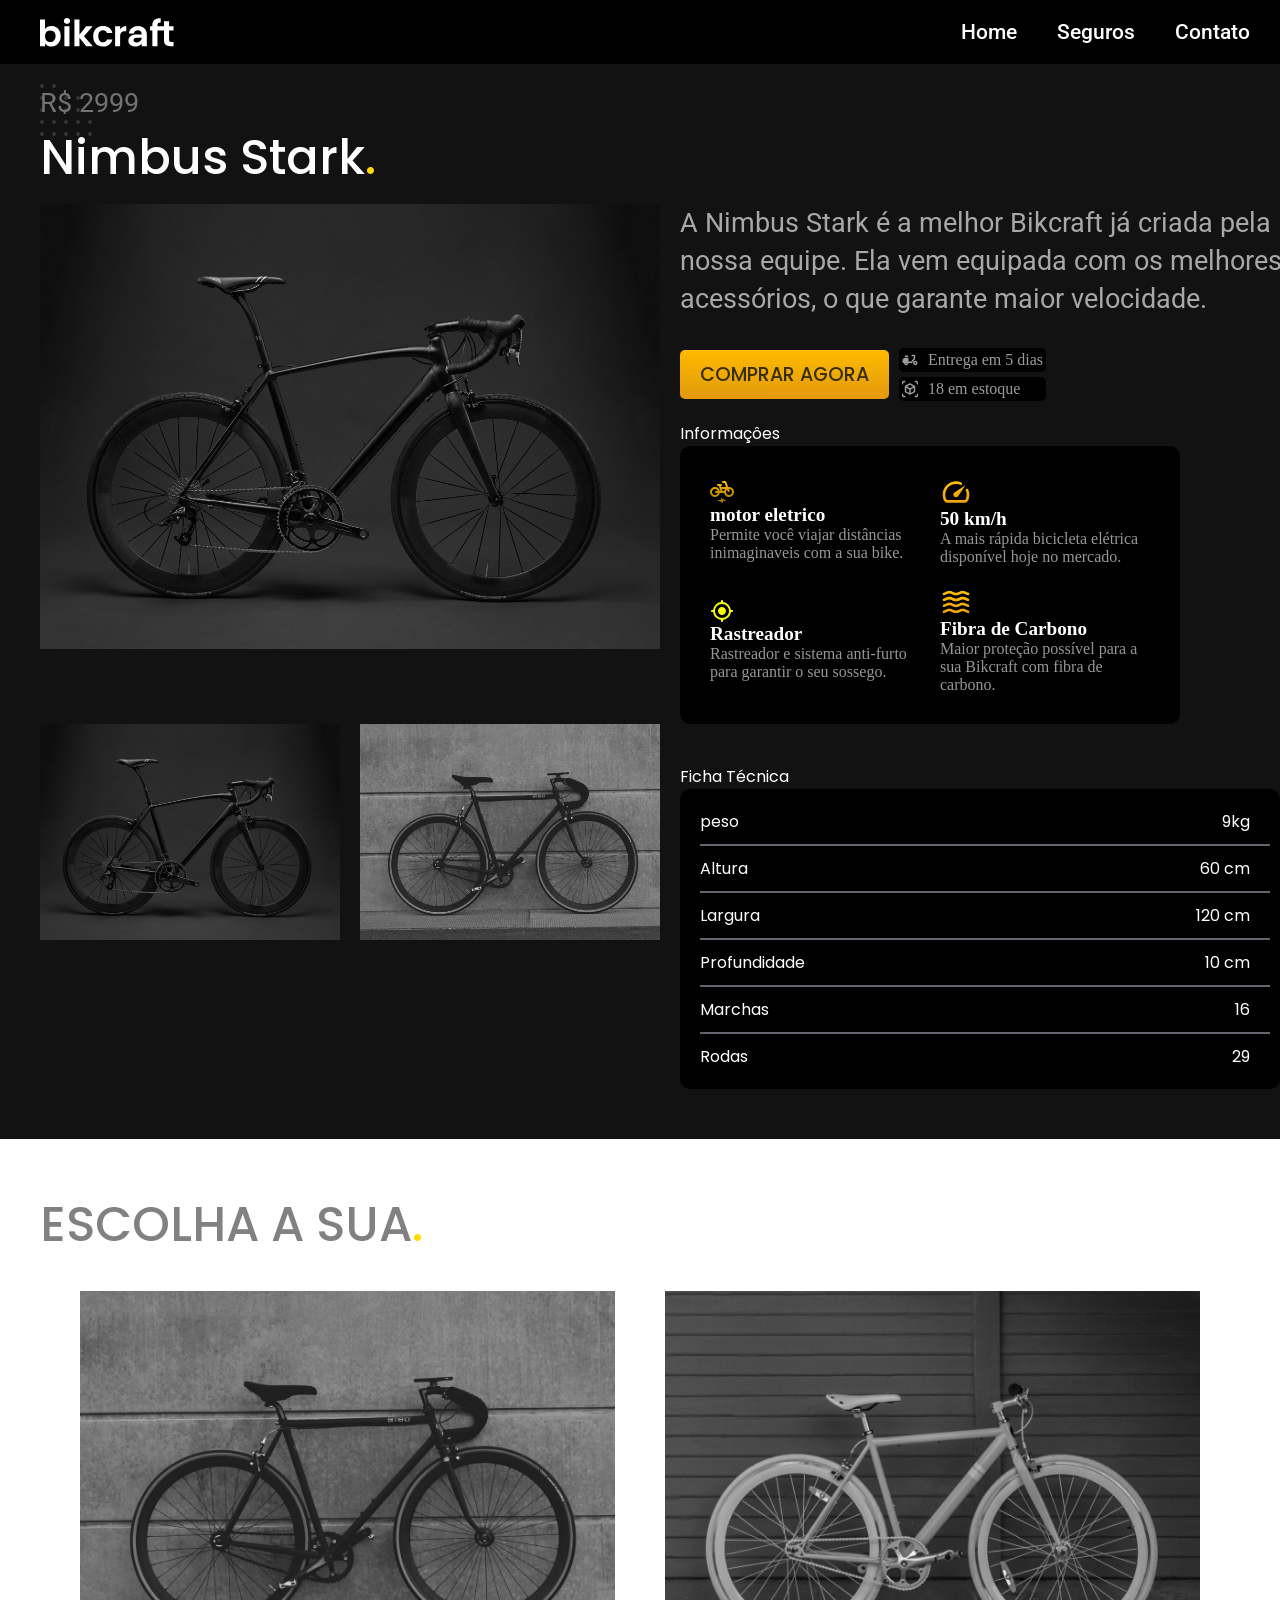
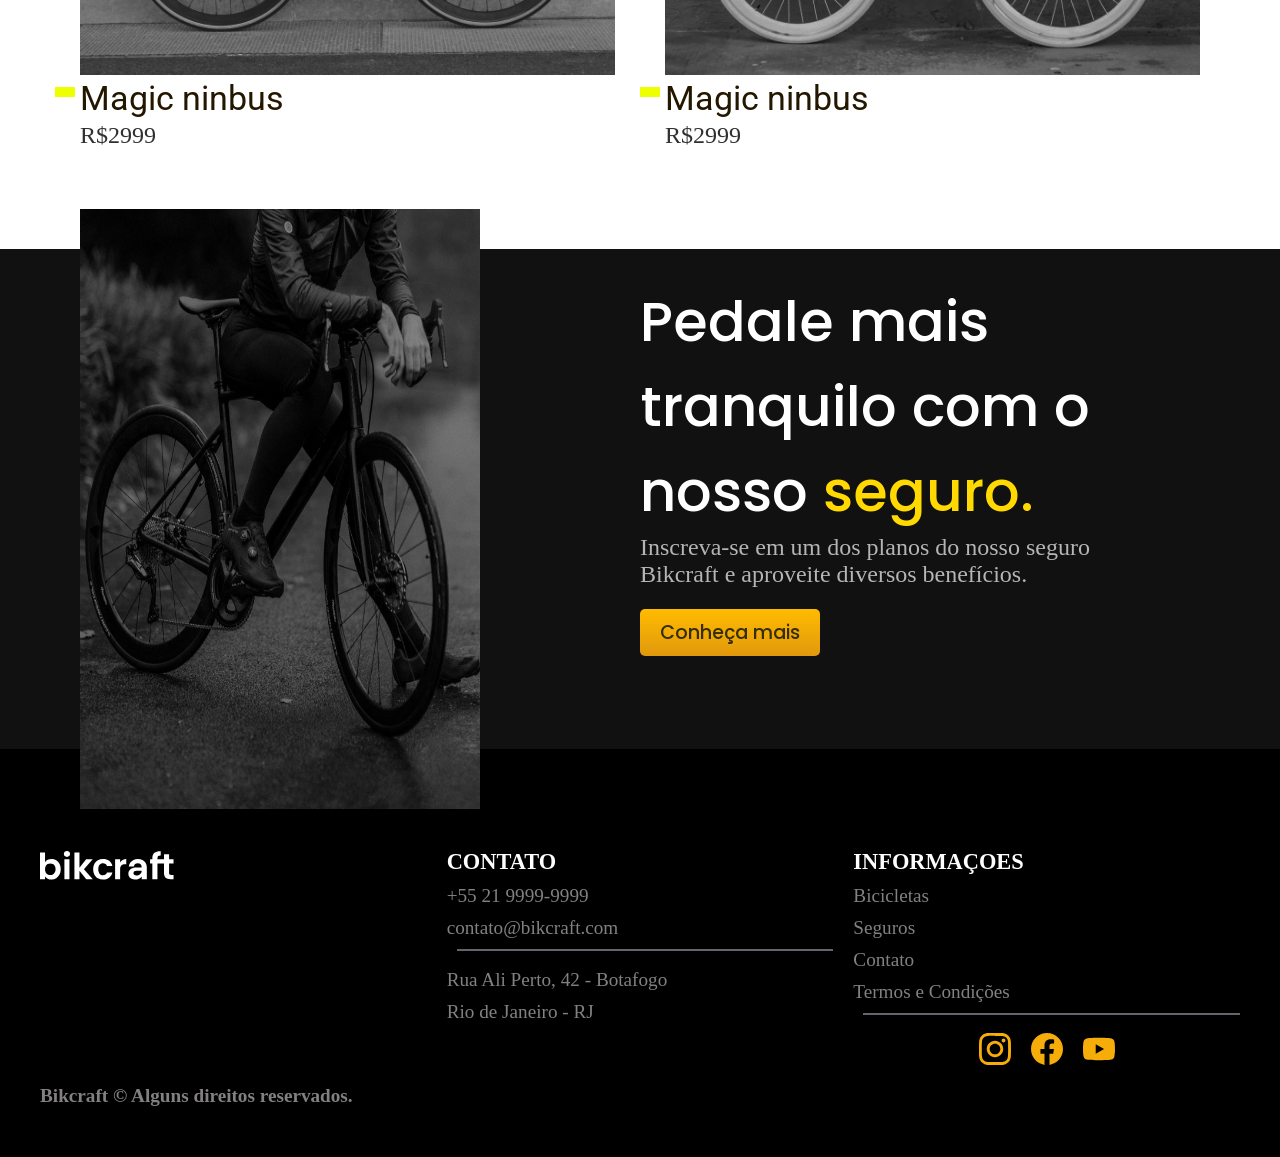
==== grid-3/mais-bike/index.html @ d483f3c3 "primeiro commit" ====
<!DOCTYPE html>
<html lang="en">

<head>
  <meta charset="UTF-8">
  <meta name="viewport" content="width=device-width, initial-scale=1.0">
  <link rel="stylesheet" href="style.css">
  <title>Document</title>
  <link rel="preconnect" href="https://fonts.googleapis.com">
  <link rel="preconnect" href="https://fonts.gstatic.com" crossorigin>

  <link href="https://fonts.googleapis.com/css2?family=Poppins:wght@100;200;300;400;500;600;700;800;900&display=swap" rel="stylesheet">

  <link href="https://fonts.googleapis.com/css2?family=Roboto:ital,wght@0,100..900;1,100..900&display=swap" rel="stylesheet">

</head>

<body>
  <header>

    <img src="../imagens/bikcraft (3).svg" href="../index.html" alt="">
    <nav>
      <ul class="menu">
        <li><a href="../index.html">Home</a></li>
        <li><a href="#">Seguros</a></li>
        <li><a href="#">Contato</a></li>
      </ul>
    </nav>
  </header>
  <div class="bikes">
    <div class="flex">
      <img src="../imagens/top-right.svg" alt="">
      <h4 class="subtitulo">R$ 2999</h4>
      <h1 class="titulo">Nimbus Stark<span class="ponto">.</span></h1>

    </div>
    <div class="pai">
      <img src="../imagens/bicicleta1 (2).jpg" alt="" class="bike1">
      <div>
        <h3 class="subtitulo sub">A Nimbus Stark é a melhor Bikcraft já criada pela nossa equipe. Ela vem equipada com os melhores acessórios, o que garante maior velocidade.</h3>

        <div class="fle">
          <a href="#" class="btn">COMPRAR AGORA</a>
          <div class="mini">
            <div class="leo">
              <p> <img src="../imagens/entrega.svg" alt=""> Entrega em 5 dias</p>
            </div>
            <div class="leo">
              <p> <img src="../imagens/estoque.svg" alt=""> 18 em estoque</p>
            </div>
          </div>
        </div>
        <p class="Informacoes">Informaçôes</p>
        <div class="conteudo">
          <div class="segundario">
            <div>
              <img src="../imagens/eletrica.svg" alt="">
              <h4>motor eletrico</h4>
              <p>Permite você viajar distâncias inimaginaveis com a sua bike.</p>
            </div>
          </div>
          <div class="segundario">

            <div>
              <img src="../imagens/velocidade.svg" alt="">
              <h4>50 km/h</h4>
              <p>A mais rápida bicicleta elétrica disponível hoje no mercado.</p>
            </div>
          </div>
          <div class="segundario">

            <div>
              <img src="../imagens/rastreador.svg" alt="">
              <h4>Rastreador</h4>
              <p>Rastreador e sistema anti-furto para garantir o seu sossego.</p>
            </div>
          </div>
          <div class="segundario">
            <div>
              <img src="../imagens/carbono.svg" alt="">
              <h4>Fibra de Carbono</h4>
              <p>Maior proteção possível para a sua Bikcraft com fibra de carbono.</p>
            </div>
          </div>
        </div>
      </div>
      <div class="img">
        <img src="../imagens/bicicleta1 (2).jpg" alt="">
        <img src="../imagens/bicicleta2 (2).jpg" alt="">
      </div>

      <div class="leoo">
        <p class="Informacoes">Ficha Técnica</p>
        <div class="cor">
          <div class="leo">
            <div class="flexx">
              <p>peso</p>
              <p class="let">9kg</p>
            </div>
            <hr class="hr">
          </div>
          <div class="flexx">
            <p>Altura</p>
            <p class="let">60 cm</p>
          </div>
          <hr class="hr">
          <div class="flexx">
            <p>Largura
            </p>
            <p class="let">120 cm</p>
          </div>
          <hr class="hr">
          <div class="flexx">
            <p>Profundidade
            </p>
            <p class="let">10 cm</p>
          </div>
          <hr class="hr">
          <div class="flexx">
            <p>Marchas
            </p>
            <p class="let">16</p>
          </div>
          <hr class="hr">
          <div class="flexx">
            <p>Rodas
            </p>
            <p class="let">29</p>
          </div>

        </div>

      </div>
    </div>
  </div>
  <div class="bicicletas">
    <h3 class="titulo">ESCOLHA A SUA<span class="ponto">.</span></h3>
    <div class="imgs">
      <div>
        <img src="../imagens/bicicleta2 (2).jpg" alt="">
        <h4 class="subtitulo">Magic ninbus</h4>
        <p>R$2999</p>
      </div>
      <div>
        <img src="../imagens/bicicleta3 (2).jpg" alt="">
        <h4 class="subtitulo">Magic ninbus</h4>
        <p>R$2999</p>
      </div>
    </div>
  </div>
  <div class="pedale">

    <img src="../imagens/seguros.jpg" alt="" class="">
    <div>
      <h2 class="titulo">Pedale mais tranquilo com o nosso <span class="ponto">seguro.</span></h2>
      <p>Inscreva-se em um dos planos do nosso seguro Bikcraft e aproveite diversos benefícios.</p>
      <a href="" class="btn">Conheça mais</a>
    </div>
  </div>
  <div class="footer">
    <img src="../imagens/bikcraft (3).svg" alt="" class="footertitulo">
    <div>
      <h6>CONTATO</h6>
      <p>+55 21 9999-9999</p>
      <p> contato@bikcraft.com</p>
      <hr class="hr">
      <br>
      <p>Rua Ali Perto, 42 - Botafogo</p>
      <p>Rio de Janeiro - RJ</p>
    </div>
    <div>
      <h6>INFORMAÇOES</h6>
      <p>Bicicletas </p>
      <p> Seguros</p>
      <p> Contato</p>

      <p>Termos e Condições</p>
      <hr class="hr">
      <br>
      <div class="flex1">
        <img src="../imagens/instagram.svg" alt="">
        <img src="../imagens/facebook.svg" alt="">
        <img src="../imagens/youtube.svg" alt="">
      </div>
    </div>

    <h3>Bikcraft © Alguns direitos reservados.</h3>

  </div>
</body>

</html>
---- grid-3/mais-bike/style.css ----
* {
  margin: 0px;
  box-sizing: border-box;
  padding: 0px;
}

header {
  background: #000;
  display: flex;
  justify-content: space-between;
  flex-wrap: wrap;
}
header img {
  margin-left: 40px;
}
img {
  display: block;
  max-width: 100%;
}
.menu {
  display: flex;
  font-size: 1.3rem;
  gap: 20px;
  /* height: 40px; */
  padding: 20px;
  align-items: center;
}
.menu a {
  text-decoration: none;
  color: #fff;
  padding: 10px;
  font-weight: 500;
  font-family: "Roboto", sans-serif;
}
.menu a {
  position: relative;
  text-decoration: none;
}

.menu a::after {
  content: "";
  position: absolute;
  left: 0;
  bottom: -3px;
  width: 100%;
  height: 2px;
  background: currentColor;

  transform: scaleX(0);
  transform-origin: left;
  transition: transform 0.3s ease;
}

.menu a:hover::after {
  transform: scaleX(1);
}
@media (max-width: 600px) {
  header {
    justify-content: center;
  }
}
img {
  max-width: 100%;
  display: block;
}
.bikes {
  background: #121212;
  color: white;
  display: grid;
  /* align-items: center;
  align-items: center; */
  padding-left: 40px;
}

.bikes h4 {
  /* padding-top: 10px; */
  display: block;
  /* background: #caf; */
  max-width: 20ch;
}
.bikes h1 {
  margin-bottom: 30px;
  display: block;
  max-width: 20ch;
}

@media (max-width: 1100px) {
  .bikes {
    grid-template-columns: 1fr;
    align-items: center;
  }
  .bike1 {
    display: none;
  }
  .bikes h3 {
    font-size: 1rem;
    max-width: 40ch;
  }
}

.subtitulo {
  font-family: "Roboto", sans-serif;
  color: #727272;
  font-weight: normal;
  font-size: 1.7rem;
  line-height: 1.4;
}
.titulo {
  font-family: "Poppins", sans-serif;
  font-size: 3rem;
}
.btn {
  text-decoration: none;
  color: rgb(54, 46, 0);
  background: linear-gradient(#ffbb00, #e1990d);
  font-family: "Poppins", sans-serif;
  font-weight: 500;
  padding: 10px 20px;
  border-radius: 5px;
  font-size: 1.2rem;
}
.btn:hover {
  background: linear-gradient(#ac7200, #664300);
}
.ponto {
  color: #ffd900;
}
.pai {
  display: grid;
  /* justify-content: center; */
  gap: 0px 20px;
  grid-template-columns: 1fr 1fr;
}
@media (max-width: 900px) {
  .pai {
    grid-template-columns: 1fr;
  }
}
.pai h3 {
  color: #a8a8a8;
}

.pai img {
  object-fit: cover;
  object-position: top center;
}
.flex img {
  justify-self: end;
  margin-right: 30px;
  position: absolute;
}
.flex {
  position: relative;
  top: 20px;
}
.fle {
  display: flex;
  gap: 10px;
  margin-top: 30px;
  align-items: center;
}
.mini {
  display: grid;
  gap: 5px;
}
.mini p {
  background: #000000;
  color: #9c9c9c;
  padding: 3px;
  border-radius: 5px;
  display: flex;
  gap: 10px;
}
.img {
  display: grid;
  gap: 20px;
  grid-template-columns: 300px 300px;
}
@media (max-width: 1000px) {
  .img {
    grid-template-columns: 1fr;
    gap: 0px;
  }
}
.conteudo {
  /* margin-top: 10px; */
  display: grid;
  grid-template-columns: 1fr 1fr;
  gap: 20px;
  background: #000;
  padding: 30px;
  width: 500px;
  border-radius: 10px;
  align-items: center;
}

@media (max-width: 900px) {
  .conteudo {
    /* background: #241700; */
    width: 350px;
  }
}
.segundario p {
  max-width: 40ch;
  color: #969696;
}

.segundario h4 {
  font-size: 1.2rem;
}
.Informacoes {
  margin: 0px;
  padding: 0px;
  margin-top: 20px;
  font-family: "Poppins", sans-serif;
}
.leoo {
  margin-top: 20px;
}
.leo {
  color: white;
}
.flexx {
  display: flex;
  justify-content: space-between;
  padding: 10px;
}
.cor {
  background: #000;
  margin-right: 30px;
  font-family: "Poppins", sans-serif;
  /* font-size: 1.2rem; */
  /* padding: 10px; */
  border-radius: 10px;
  width: 600px;
  padding: 10px;
  margin-bottom: 50px;
}

.hr {
  /* width: 610px; */
  margin-left: 10px;
  margin-top: 0px;
  border: 1px solid rgb(138, 138, 138);
}

.let {
  margin-right: 10px;
}
@media (max-width: 900px) {
  .cor {
    width: 400px;
  }
}
.bicicletas h3 {
  margin-left: 40px;
}
.bicicletas {
  margin-top: 50px;
  margin-bottom: 100px;
}
.imgs {
  display: grid;
  grid-template-columns: 1fr 1fr;
  /* justify-content: center; */
  /* margin-left: 40px; */
  gap: 50px;
  margin: 30px 80px;
}
@media (max-width: 800px) {
  .imgs {
    grid-template-columns: 300px 300px;
  }
}
.imgs h4 {
  color: #241700;
  font-size: 2.1rem;
  position: relative;
}
.imgs h4::before {
  content: "";
  position: absolute;
  width: 20px;
  height: 10px;
  background: #eeff00;
  left: -25px;
  top: 12px;
}

.imgs p {
  color: #303030;
  font-size: 1.5rem;
}

.pedale {
  background: #111111;
  height: 500px;
  display: grid;
  grid-template-columns: 1fr 1fr;
}
.pedale h2 {
  color: white;
  margin-top: 30px;
  max-width: 15ch;
  font-size: 3.5rem;
}
.pedale p {
  color: #b6b5b5;
  font-size: 1.5rem;
  max-width: 40ch;
  margin-bottom: 30px;
}
.pedale img {
  width: 400px;
  height: 600px;
  margin-left: 80px;
  position: relative;
  top: -40px;
}
@media (max-width: 800px) {
  .pedale {
    max-width: 100%;
    /* height: 100%; */
    margin-left: 0px;
    grid-template-columns: 1fr;
    height: 500;
  }
  .pedale img {
    grid-row: 2;
    display: none;
  }
}
.footer {
  background: #000;
  color: white;
  margin: 0px;
  padding: 40px;
  padding-top: 100px;
  display: grid;
  grid-template-columns: 1fr 1fr 1fr;
  /* align-items: center; */
  gap: 20px;
}

.footer h6 {
  font-size: 1.4rem;
  margin-bottom: 10px;
}
.footer p,
h3 {
  color: #838080;
  margin-bottom: 10px;
  font-size: 1.2rem;
}
.flex1 {
  display: flex;
  justify-content: center;
  align-items: center;
  gap: 20px;
  /* justify-content: center; */
  /* background: #9900ff; */
}

.flex1 img:hover {
  background: #3a0061;
  padding: 3px;
  border-radius: 10px;
}
.hr {
  border: 1px solid rgb(103, 98, 110);
}
@media (max-width: 900px) {
  .hr {
    display: none;
  }
  .flex1 {
    justify-content: start;
  }
  .footer {
    grid-template-columns: 1fr 1fr;
  }
  .footer img {
    grid-column: 1/-1;
    /* background-color: #3a0061; */
  }
}
.titulo {
  font-family: "Poppins", sans-serif;
  font-weight: 500;
  font-style: normal;
}
.subtitulo {
  font-family: "Roboto", sans-serif;
}
/* * {
  outline: 1px solid red;
} */
@media (max-width: 600px) {
  .imgs {
    display: flex;
    overflow-x: auto;
    gap: 20px;
    margin: 30px 20px;
    scroll-snap-type: x mandatory;
  }

  .imgs > div {
    flex: 0 0 85%;
    scroll-snap-align: start;
  }
}
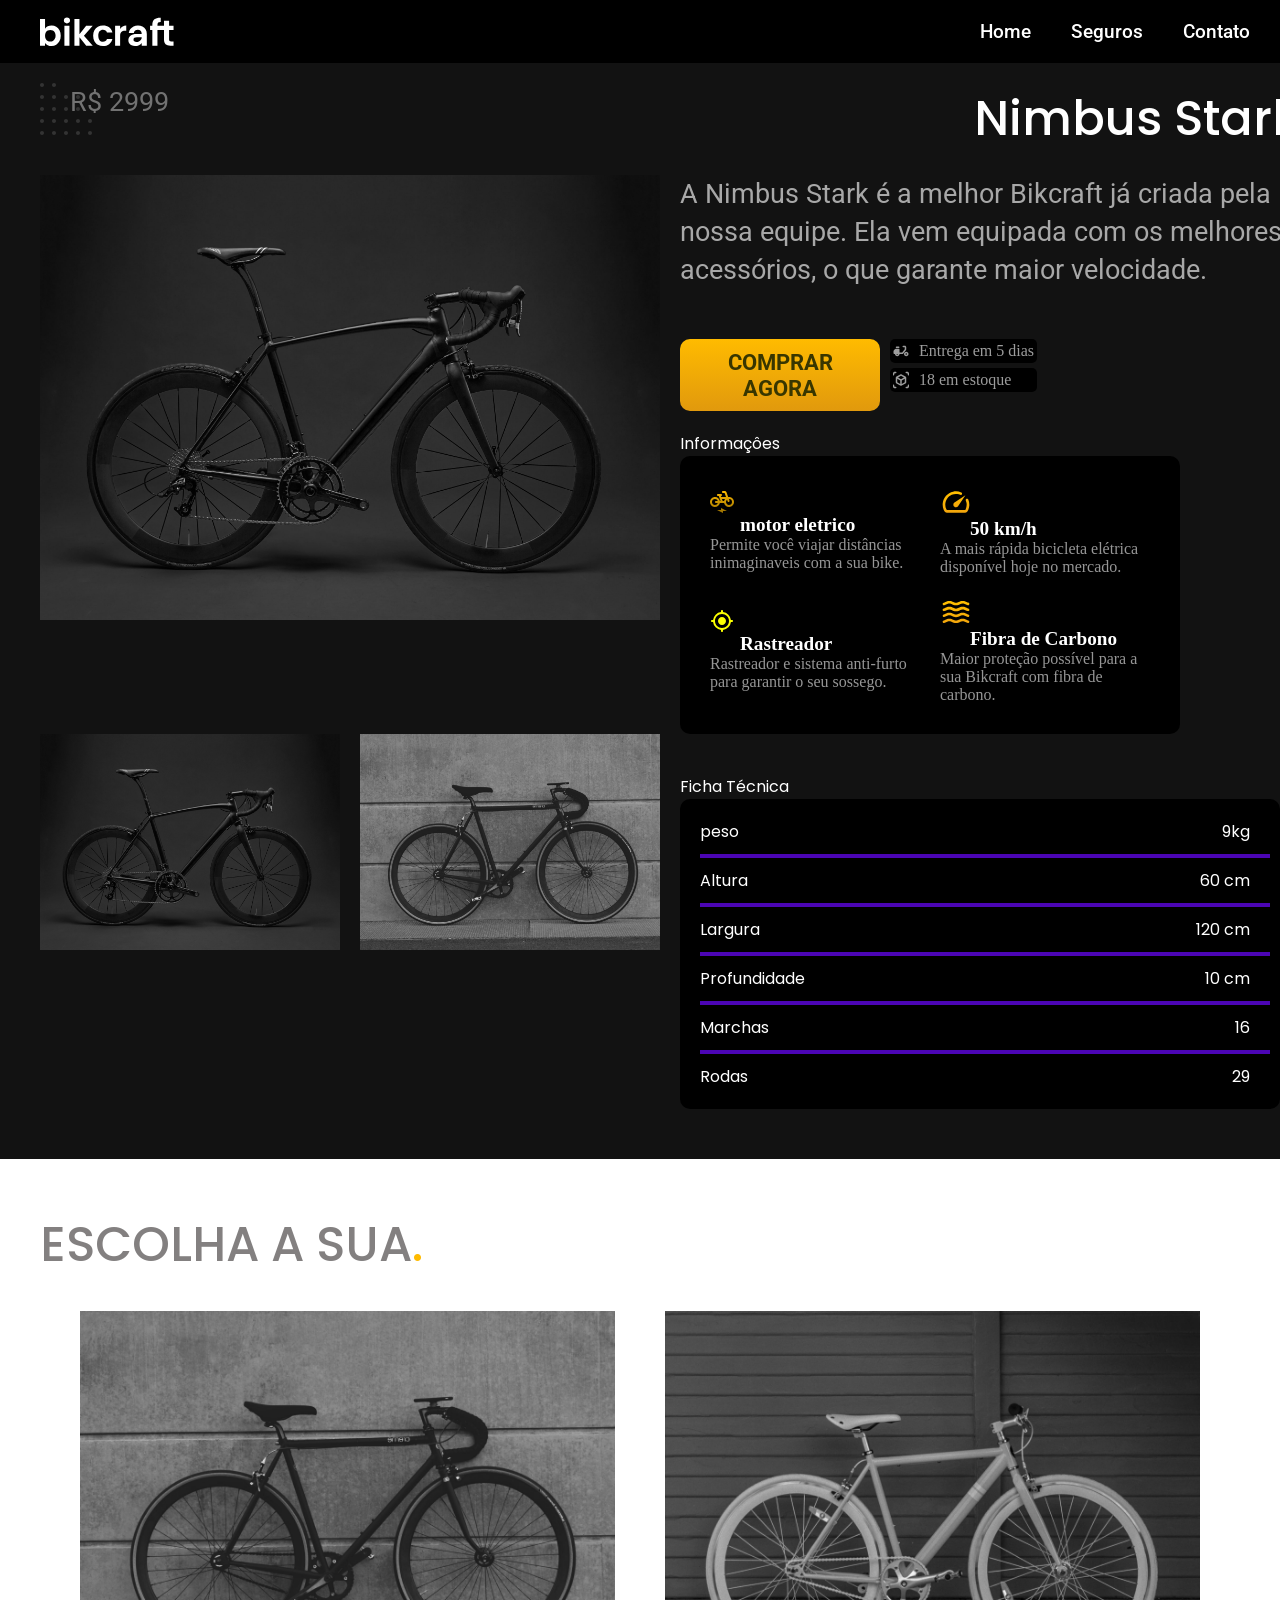
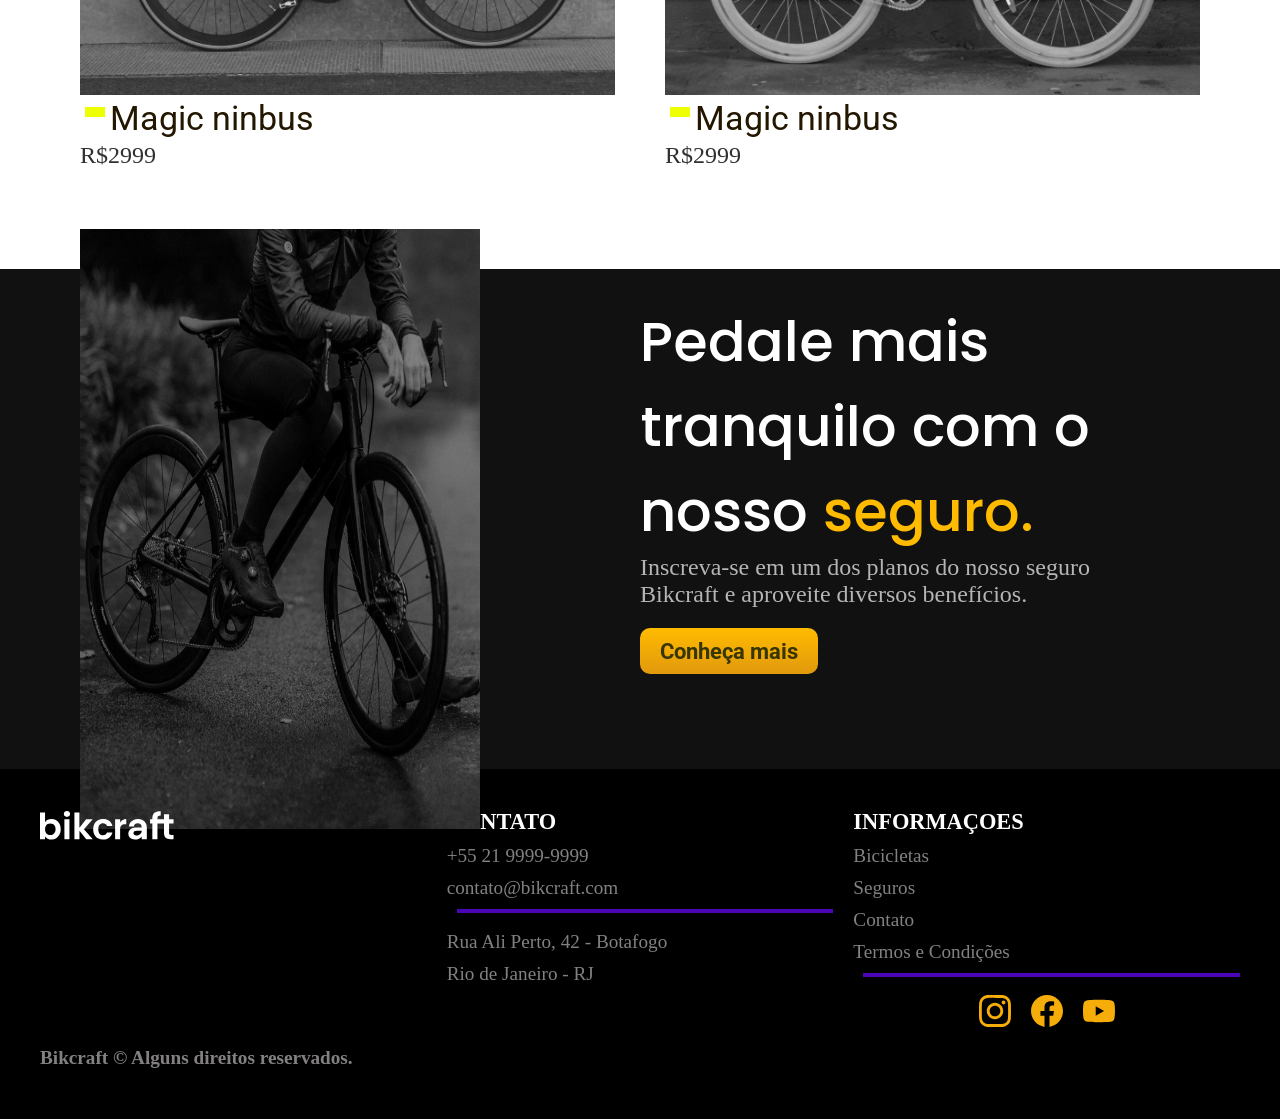
==== commit 02b96ecc: "novo background" ====
--- a/grid-3/mais-bike/index.html
+++ b/grid-3/mais-bike/index.html
@@ -5,6 +5,7 @@
   <meta charset="UTF-8">
   <meta name="viewport" content="width=device-width, initial-scale=1.0">
   <link rel="stylesheet" href="style.css">
+  <link rel="stylesheet" href="../style.css">
   <title>Document</title>
   <link rel="preconnect" href="https://fonts.googleapis.com">
   <link rel="preconnect" href="https://fonts.gstatic.com" crossorigin>
--- a/grid-3/style.css
+++ b/grid-3/style.css
@@ -0,0 +1,526 @@
+header {
+  background: #000;
+  display: flex;
+  justify-content: space-between;
+  flex-wrap: wrap;
+}
+header img {
+  margin-left: 40px;
+}
+.menu {
+  padding: 10px;
+  display: flex;
+  font-size: 1.2rem;
+  gap: 20px;
+  padding: 20px;
+  align-items: center;
+}
+
+.menu a {
+  text-decoration: none;
+  color: #fff;
+  padding: 10px;
+  font-family: "Roboto", sans-serif;
+}
+.menu a:hover {
+  color: #000000;
+  background: rgb(255, 255, 0);
+  padding: 10px;
+  border-radius: 10px;
+}
+* {
+  margin: 0px;
+  padding: 0px;
+}
+
+.teste {
+  background: #000;
+  display: grid;
+  grid-template-columns: 1fr 1fr;
+  height: 500px;
+  align-items: center;
+  gap: 10px;
+  margin-bottom: 140px;
+  justify-content: center;
+}
+.teste h2 {
+  color: white;
+  font-size: 3rem;
+  margin-bottom: 30px;
+  max-width: 15ch;
+  font-weight: bolder;
+}
+.teste p {
+  color: #b5b4b4;
+  font-size: 1.4rem;
+  text-align: center;
+  font-style: normal;
+  margin-left: 20px;
+  margin-right: 2vw;
+}
+
+.cont {
+  display: flex;
+  flex-direction: column;
+  align-items: center;
+}
+.btn {
+  text-align: center;
+  background: linear-gradient(#ffbb00);
+  color: #383600;
+  font-family: "Roboto", sans-serif;
+  text-decoration: none;
+  width: 200px;
+  border-radius: 10px;
+  padding: 10px 20px;
+  margin-top: 20px;
+  font-size: 1.4rem;
+  font-weight: bold;
+}
+.btn:hover {
+  background: linear-gradient(rgb(36, 0, 90));
+  color: white;
+}
+.teste img {
+  grid-column: 2;
+  height: 600px;
+  object-fit: cover;
+  object-position: top center;
+  width: 350px;
+  border-radius: 10px;
+}
+@media (max-width: 800px) {
+  .teste {
+    grid-template-columns: 1fr;
+    height: auto;
+  }
+
+  .teste img {
+    grid-column: 1;
+    width: 100%;
+    max-width: none;
+    height: 400px;
+    object-fit: cover;
+    justify-self: center;
+  }
+}
+
+.fotos {
+  display: grid;
+  /* grid-template-columns: repeat(auto-fit, minmax(300px, 1fr)); */
+  grid-template-columns: 1fr 1fr 1fr;
+  gap: 20px;
+  margin: 30px;
+}
+@media (max-width: 800px) {
+  .fotos {
+    display: flex;
+    gap: 20px;
+    overflow-x: auto;
+    padding: 20px;
+  }
+  .btn {
+    padding: 10px;
+  }
+  .fotos > div {
+    min-width: 300px;
+  }
+  .fotos img {
+    width: 300px;
+    height: 300px;
+    object-fit: cover;
+    border-radius: 10px;
+  }
+}
+.escolha h2 {
+  text-align: left;
+  margin-left: 30px;
+  font-size: 3.5rem;
+  font-weight: bold;
+  position: relative;
+}
+
+.escolha h2::before {
+  content: "";
+  left: 10px;
+  width: 15px;
+  height: 80px;
+  rotate: 50deg;
+  z-index: -1;
+  border-radius: 5px;
+  background: rgb(255, 251, 4);
+  position: absolute;
+}
+img {
+  max-width: 100%;
+  display: block;
+}
+.fotos img {
+  border-radius: 10px;
+}
+img {
+  z-index: 2;
+}
+.escolha {
+  text-align: center;
+}
+
+.escolha h3 {
+  position: relative;
+  font-size: 2.5rem;
+  display: inline-block;
+}
+.escolha h4 {
+  font-size: 1.5rem;
+  color: #838080;
+}
+.escolha h3::before {
+  content: "";
+  position: absolute;
+  width: 20px;
+  height: 10px;
+  background: #ffbb00;
+  /* border-radius: 50%; */
+  left: -25px;
+  top: 50%;
+  transform: translateY(-50%);
+}
+.com {
+  text-decoration: none;
+  color: black;
+  padding: 10px 20px;
+  border-radius: 10px;
+  display: inline-block;
+  background: #ffbb00;
+  font-size: 1.5rem;
+}
+.com:hover {
+  background: #9900ff;
+  color: #fff;
+}
+img {
+  max-width: 100%;
+  display: block;
+}
+.leonidas {
+  background: #000;
+  color: white;
+  height: 600px;
+  margin-top: 50px;
+  display: grid;
+  grid-template-columns: 1fr 1fr;
+  align-items: center;
+  padding: 0px 0 80px 30px;
+  margin-bottom: 100px;
+}
+.pe {
+  margin-top: 10px;
+  margin-bottom: 10px;
+  font-size: 1.3rem;
+  font-family: "Roboto", sans-serif;
+  font-weight: 400;
+  color: #a39999;
+}
+.pee {
+  color: #cacaca;
+}
+.ponto {
+  color: #ffbb00;
+}
+.bbtn {
+  color: #ffbb00;
+  font-size: 1.9rem;
+}
+.bbtn:hover {
+  color: #9900ff;
+}
+.leonidas-texto {
+  max-width: 450px;
+}
+.leonidas-img {
+  width: 100%;
+  height: 720px;
+  object-fit: cover;
+  grid-column: 2;
+  grid-row: 1/-1;
+}
+.algum {
+  display: flex;
+  /* justify-content: center; */
+  margin: 20px;
+  justify-content: center;
+  gap: 10px;
+  max-width: 450px;
+  /* background: #9900ff; */
+  padding: 0px;
+}
+.algum img {
+  justify-self: center;
+}
+.algum h4 {
+  font-size: 1.5rem;
+  text-align: center;
+}
+.algum p {
+  color: #b5b4b4;
+  text-align: center;
+}
+
+.leonidas h3 {
+  font-size: 2.5rem;
+  color: white;
+  font-weight: bold;
+}
+.algum img {
+  max-width: 100%;
+  display: block;
+}
+h4 {
+  font-size: 3.5rem;
+  margin-left: 30px;
+}
+.parceiros {
+  display: grid;
+  gap: 20px;
+  grid-template-columns: repeat(4, 1fr);
+  /* margin: 30px; */
+  padding: 20px;
+  margin: 20px;
+  margin-bottom: 30px;
+}
+.parceiros img {
+  width: 150px;
+}
+.estilo {
+  border: 3px solid #ddd;
+}
+.parceiros img {
+  width: 150px;
+  padding: 30px;
+  justify-self: center;
+
+  border-right: 4px solid #ddd;
+
+  border-bottom: 4px solid #ddd;
+}
+.caixa {
+  box-shadow: inset 0 -10px 15px rgba(0, 0, 0, 0.5);
+}
+@media (max-width: 800px) {
+  .leonidas {
+    display: flex;
+    justify-content: center;
+    flex-wrap: wrap;
+  }
+  .leonidas img {
+    display: none;
+  }
+  .algum {
+    /* text-align: start; */
+    /* background: #9900ff; */
+    display: block;
+  }
+  .parceiros {
+    display: grid;
+    grid-template-columns: 1fr 1fr;
+  }
+  .estilo {
+    display: none;
+  }
+}
+.avaliacao {
+  display: grid;
+  grid-template-columns: 1fr 1fr;
+  align-items: center;
+  gap: 20px;
+  background: #ffbb00;
+  /* margin-bottom: 50px; */
+}
+@media (max-width: 800px) {
+  .avaliacao {
+    grid-template-columns: 1fr;
+  }
+  .avaliacao img {
+    width: 100%;
+    height: 200px;
+    object-fit: cover;
+  }
+}
+
+.aspas {
+  /* font-size: 2.3rem; */
+  color: #886400;
+  margin-left: -10px;
+  font-weight: bold;
+  font-size: 2rem;
+}
+.avaliacao h4 {
+  font-size: 1.5rem;
+}
+.ana {
+  margin-top: 20px;
+  color: #886400;
+  font-size: 1.3rem;
+}
+.seguros {
+  background: #121212;
+  height: 600px;
+}
+@media (max-width: 800px) {
+  .seguros {
+    height: 100%;
+  }
+}
+.seguros h4 {
+  color: white;
+}
+.segu {
+  display: grid;
+  grid-template-columns: 1fr 1fr;
+  /* justify-content: center; */
+  gap: 20px;
+  align-items: center;
+  color: white;
+  margin: 50px;
+  /* height: 600px; */
+}
+.seguro-fle {
+  background: #000;
+  padding: 50px;
+  border-radius: 5px;
+  font-size: 1.4rem;
+}
+
+.seguro-fle h5 {
+  color: #ffbb00;
+}
+.seguro h5 {
+  color: #838080;
+}
+.seguro {
+  background: #000;
+  padding: 30px;
+  border-radius: 5px;
+  font-size: 1.4rem;
+}
+.mensal {
+  text-align: end;
+  color: #838080;
+  font-size: 1.4rem;
+}
+.flex {
+  display: flex;
+  font-size: 3rem;
+  margin-bottom: 10px;
+  justify-content: space-between;
+}
+.seguro p,
+.seguro-fle p {
+  display: flex;
+  align-items: center;
+  gap: 10px;
+  margin-bottom: 10px;
+}
+
+.seguro p img,
+.seguro-fle p img {
+  width: 16px;
+  height: 16px;
+}
+@media (max-width: 700px) {
+  .segu {
+    grid-template-columns: 1fr;
+  }
+}
+.bt {
+  text-decoration: none;
+  color: white;
+  padding: 10px 20px;
+  border-radius: 5px;
+  margin-left: 10px;
+  background: #2e2e2e;
+  font-weight: bold;
+}
+.bt:hover {
+  background: #272323;
+}
+.btnn {
+  text-decoration: none;
+  color: black;
+  padding: 10px 20px;
+  border-radius: 5px;
+
+  margin-left: 10px;
+  background: #ffbb00;
+  font-weight: bold;
+}
+.btnn:hover {
+  background: #c79200;
+}
+.footer {
+  background: #000;
+  color: white;
+  margin: 0px;
+  padding: 40px;
+  display: grid;
+  grid-template-columns: 1fr 1fr 1fr;
+  /* align-items: center; */
+  gap: 20px;
+}
+
+.footer h6 {
+  font-size: 1.4rem;
+  margin-bottom: 10px;
+}
+.footer p,
+h3 {
+  color: #838080;
+  margin-bottom: 10px;
+  font-size: 1.2rem;
+}
+.flex1 {
+  display: flex;
+  justify-content: center;
+  align-items: center;
+  gap: 20px;
+  /* justify-content: center; */
+  /* background: #9900ff; */
+}
+
+.flex1 img:hover {
+  background: #3a0061;
+  padding: 3px;
+  border-radius: 10px;
+}
+.hr {
+  border: 2px solid rgb(75, 5, 180);
+}
+@media (max-width: 800px) {
+  .hr {
+    display: none;
+  }
+  .flex1 {
+    justify-content: start;
+  }
+  .footer {
+    grid-template-columns: 1fr 1fr;
+  }
+  .footer img {
+    grid-column: 1/-1;
+    /* background-color: #3a0061; */
+  }
+}
+.titulo {
+  font-family: "Poppins", sans-serif;
+  font-weight: 500;
+  font-style: normal;
+}
+.subtitulo {
+  font-family: "Roboto", sans-serif;
+}
+.inform a {
+  display: block;
+  color: #838080;
+  text-decoration: none;
+  font-size: 1.1rem;
+}
